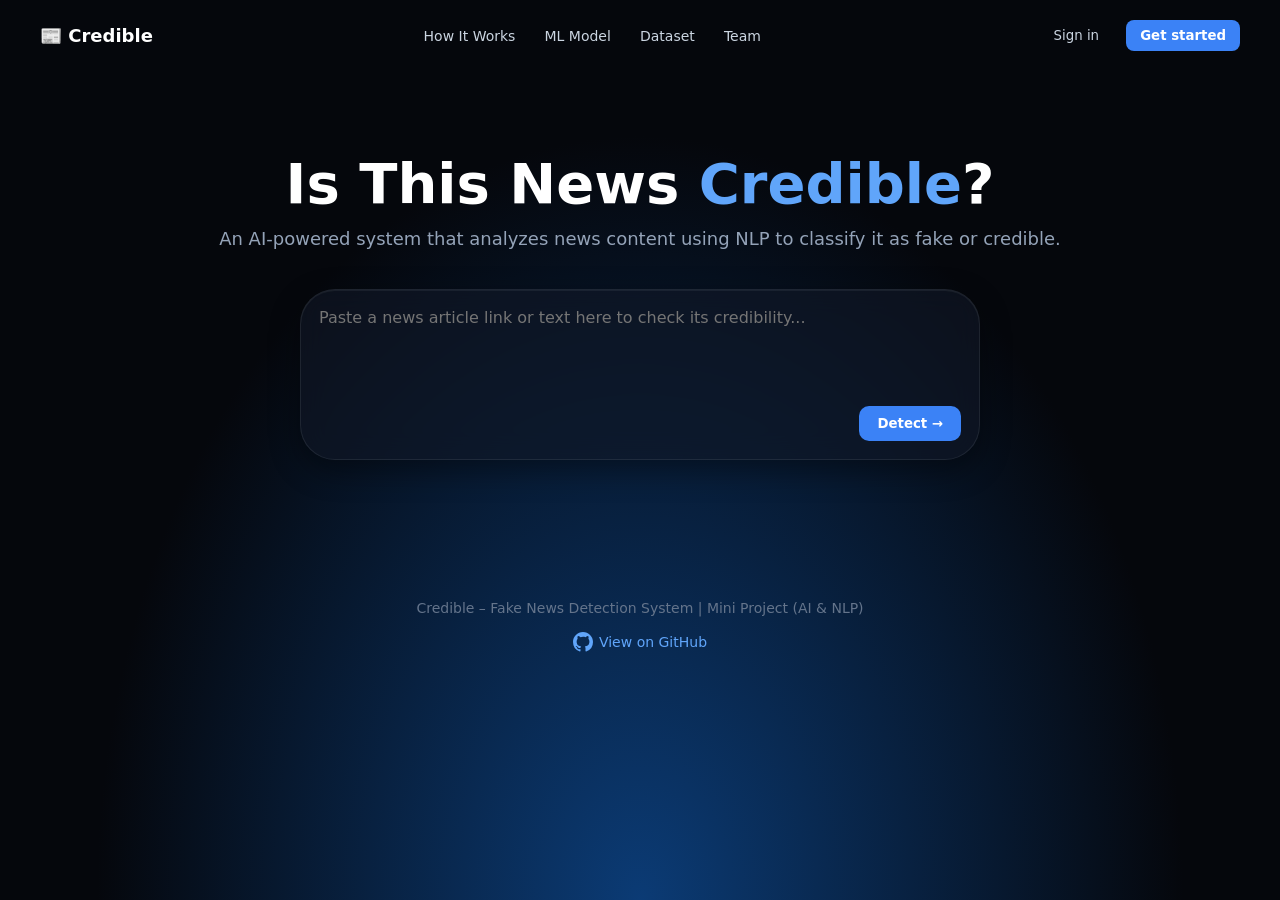
==== Frontend/index.html @ 96f2263c "Initial commit: frontend UI and backend model" ====
<!DOCTYPE html>
<html lang="en">

<head>
  <meta charset="UTF-8" />
  <title>Credible</title>
  <meta name="viewport" content="width=device-width, initial-scale=1.0" />
  <link rel="stylesheet" href="css/style.css">
  <style>
    /* RESET */
    * {
      margin: 0;
      padding: 0;
      box-sizing: border-box;
      font-family: system-ui, -apple-system, BlinkMacSystemFont;
    }

    /* BODY */
    body {
      min-height: 100vh;
      background: radial-gradient(ellipse at bottom,
          #0b3b75 0%,
          #05070c 60%);
      color: white;
    }

    /* NAVBAR */
    .navbar {
      display: flex;
      justify-content: space-between;
      align-items: center;
      padding: 20px 40px;
    }

    .logo {
      font-weight: 700;
      font-size: 18px;
    }

    /* NAV LINKS */
    .navbar nav a {
      margin: 0 12px;
      color: #cbd5e1;
      text-decoration: none;
      font-size: 14px;
    }

    .navbar nav a:hover {
      color: #ffffff;
    }

    /* AUTH BUTTONS */
    .auth button {
      margin-left: 10px;
      border-radius: 8px;
      cursor: pointer;
      border: none;
    }

    .ghost {
      background: transparent;
      color: #cbd5e1;
      padding: 8px 12px;
    }

    .primary {
      background: #3b82f6;
      color: white;
      padding: 8px 14px;
      font-weight: 600;
    }

    /* HERO SECTION */
    .hero {
      text-align: center;
      padding: 80px 20px;
    }

    .hero h1 {
      font-size: 56px;
      font-weight: 800;
    }

    .hero h1 span {
      color: #60a5fa;
    }

    .hero p {
      margin-top: 12px;
      color: #94a3b8;
      font-size: 18px;
    }

    /* PROMPT BOX */
    .prompt-box {

      margin: 40px auto;
      max-width: 680px;
      padding: 18px;

      background: rgba(17, 24, 39, 0.6);
      backdrop-filter: blur(14px);
      -webkit-backdrop-filter: blur(14px);

      border-radius: 35px;
      border: 1px solid rgba(255, 255, 255, 0.08);

      box-shadow:
        0 10px 30px rgba(0, 0, 0, 0.4),
        inset 0 1px 0 rgba(255, 255, 255, 0.06);

      transition: transform 0.25s ease, box-shadow 0.25s ease;
    }

    /* PROMPT FOCUS EFFECT */
    .prompt-box:focus-within {
      border-color: rgba(96, 165, 250, 0.4);
      box-shadow:
        0 18px 45px rgba(0, 0, 0, 0.6),
        0 0 0 1px rgba(96, 165, 250, 0.15);
    }

    /* TEXTAREA */
    .prompt-box textarea {
      width: 100%;
      height: 80px;
      background: transparent;
      border: none;
      color: white;
      font-size: 16px;
      resize: none;
      outline: none;
    }

    /* ACTIONS */
    .prompt-actions {
      display: flex;
      justify-content: flex-end;
      align-items: center;
      margin-top: 14px;
    }

    /* DETECT BUTTON */
    .build {
      background: #3b82f6;
      color: white;
      padding: 10px 18px;
      border-radius: 10px;
      font-weight: 600;
      cursor: pointer;
      border: none;
    }

    /* BUTTON HOVER */
    .build:hover {
      background: #2563eb;
    }

    /* FOOTER */
    footer {
      text-align: center;
      padding: 20px;
      color: #64748b;
      font-size: 14px;
    }

    /* RESPONSIVE */
    @media (max-width: 768px) {

      .hero h1 {
        font-size: 40px;
      }

      .navbar nav {
        display: none;
      }

    }
  </style>

</head>

<body>

  <!-- Navbar -->
  <header class="navbar">
    <div class="logo">📰 Credible</div>

    <nav>
      <a href="how_it_works.html">How It Works</a>
      <a href="model.html">ML Model</a>
      <a href="dataset.html">Dataset</a>
      <a href="team.html">Team</a>
    </nav>

    <div class="auth">
      <button class="ghost">Sign in</button>
      <button class="primary">Get started</button>
    </div>
  </header>

  <!-- Hero -->
  <main class="hero">


    <h1>
      Is This News <span>Credible</span>?
    </h1>

    <p>An AI-powered system that analyzes news content using NLP to classify it as fake or credible.</p>

    <div class="prompt-box">
      <textarea placeholder="Paste a news article link or text here to check its credibility..."></textarea>








      <div class="prompt-actions">

        <button class="build">Detect →</button>

      </div>
    </div>


  </main>

  <script>
    const textarea = document.querySelector("textarea");
    const buildBtn = document.querySelector(".build");

    buildBtn.addEventListener("click", () => {
      if (!textarea.value.trim()) {

        alert("Please enter a news article or link.");
        return;
      }
      alert("Analyzing news credibility...");
    });


  </script>

</body>
<footer style="text-align:center; padding:20px; color:#64748b; font-size:14px;">
  Credible – Fake News Detection System | Mini Project (AI & NLP)
  <br /><br />
  <a href="https://github.com/BhaviK1247/Credible.git" target="_blank"
    style="color:#60a5fa; text-decoration:none; display:inline-flex; align-items:center; gap:6px;">

    <svg height="20" width="20" viewBox="0 0 16 16" fill="#60a5fa" aria-hidden="true">
      <path d="M8 0C3.58 0 0 3.58 0 8a8 8 0 005.47 7.59c.4.07.55-.17.55-.38
      0-.19-.01-.82-.01-1.49-2.01.37-2.53-.49-2.69-.94-.09-.23-.48-.94-.82-1.13
      -.28-.15-.68-.52-.01-.53.63-.01 1.08.58 1.23.82.72 1.21 1.87.87
      2.33.66.07-.52.28-.87.51-1.07-1.78-.2-3.64-.89-3.64-3.95
      0-.87.31-1.59.82-2.15-.08-.2-.36-1.02.08-2.12 0 0 .67-.21
      2.2.82a7.7 7.7 0 012-.27c.68 0 1.36.09 2 .27
      1.53-1.04 2.2-.82 2.2-.82.44 1.1.16 1.92.08 2.12
      .51.56.82 1.27.82 2.15 0 3.07-1.87 3.75-3.65 3.95
      .29.25.54.73.54 1.48 0 1.07-.01 1.93-.01 2.2
      0 .21.15.46.55.38A8.01 8.01 0 0016 8c0-4.42-3.58-8-8-8z" />
    </svg>

    View on GitHub
  </a>
</footer>


</html>
---- Frontend/css/style.css ----
/* GLOBAL RESET */
*{
margin:0;
padding:0;
box-sizing:border-box;
font-family:system-ui, -apple-system, BlinkMacSystemFont;
}

/* BACKGROUND FOR ALL PAGES */
body{
min-height:100vh;
background: radial-gradient(
ellipse at bottom,
#0b3b75 0%,
#05070c 60%
);
color:white;
}
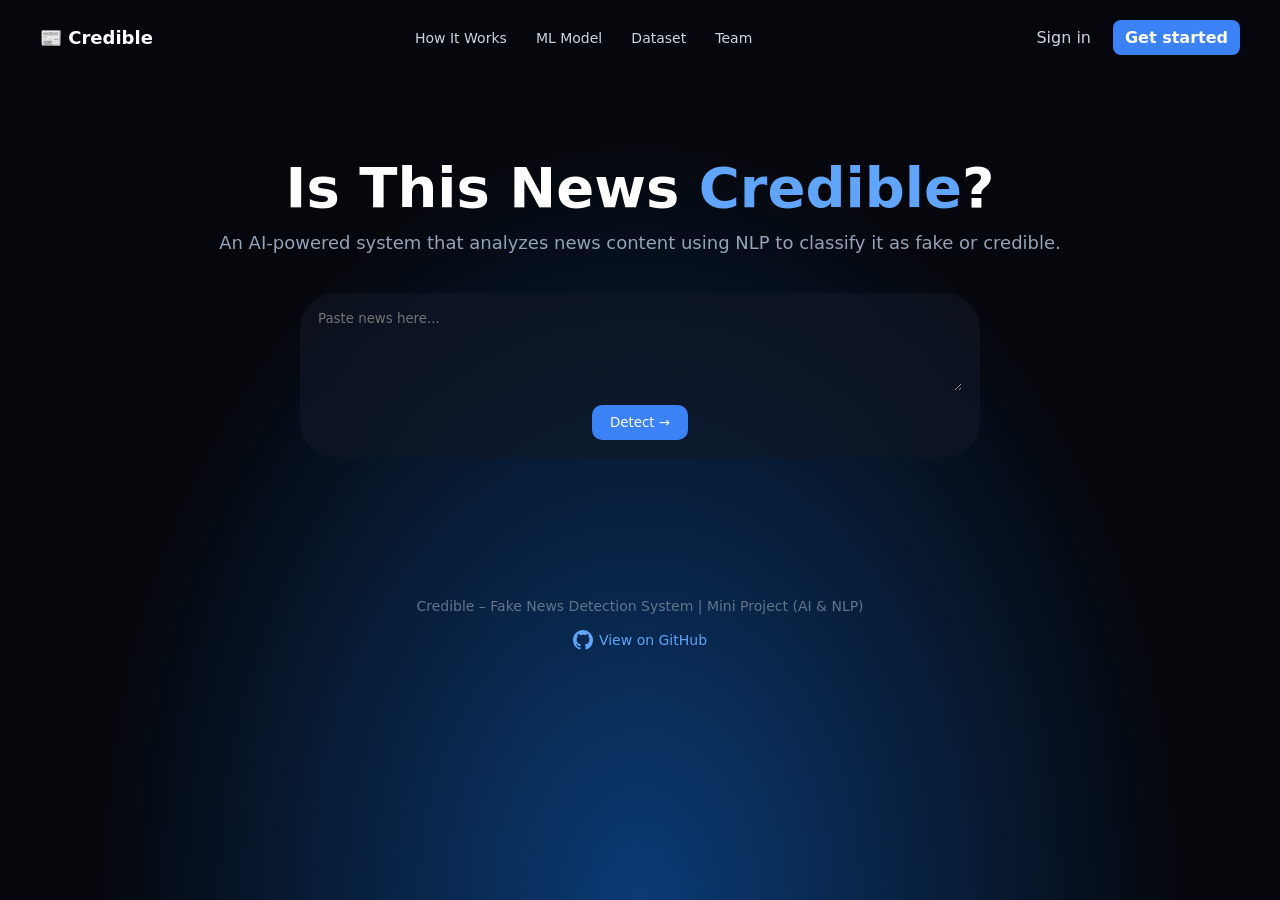
==== commit 0f6278fa: "Final project update" ====
--- a/Frontend/index.html
+++ b/Frontend/index.html
@@ -6,25 +6,16 @@
   <title>Credible</title>
   <meta name="viewport" content="width=device-width, initial-scale=1.0" />
   <link rel="stylesheet" href="css/style.css">
+
   <style>
-    /* RESET */
-    * {
-      margin: 0;
-      padding: 0;
-      box-sizing: border-box;
-      font-family: system-ui, -apple-system, BlinkMacSystemFont;
-    }
-
-    /* BODY */
+    * { margin: 0; padding: 0; box-sizing: border-box; font-family: system-ui; }
+
     body {
       min-height: 100vh;
-      background: radial-gradient(ellipse at bottom,
-          #0b3b75 0%,
-          #05070c 60%);
-      color: white;
-    }
-
-    /* NAVBAR */
+      background: radial-gradient(ellipse at bottom,#0b3b75 0%,#05070c 60%);
+      color: white;
+    }
+
     .navbar {
       display: flex;
       justify-content: space-between;
@@ -32,12 +23,8 @@
       padding: 20px 40px;
     }
 
-    .logo {
-      font-weight: 700;
-      font-size: 18px;
-    }
-
-    /* NAV LINKS */
+    .logo { font-weight: 700; font-size: 18px; }
+
     .navbar nav a {
       margin: 0 12px;
       color: #cbd5e1;
@@ -45,45 +32,34 @@
       font-size: 14px;
     }
 
-    .navbar nav a:hover {
-      color: #ffffff;
-    }
-
-    /* AUTH BUTTONS */
-    .auth button {
+    .navbar nav a:hover { color: #fff; }
+
+    .auth { display: flex; align-items: center; }
+
+    .ghost, .primary {
+      display: inline-block;
+      text-decoration: none;
       margin-left: 10px;
       border-radius: 8px;
-      cursor: pointer;
-      border: none;
-    }
-
-    .ghost {
-      background: transparent;
-      color: #cbd5e1;
       padding: 8px 12px;
     }
+
+    .ghost { color: #cbd5e1; }
 
     .primary {
       background: #3b82f6;
       color: white;
-      padding: 8px 14px;
       font-weight: 600;
     }
 
-    /* HERO SECTION */
     .hero {
       text-align: center;
       padding: 80px 20px;
     }
 
-    .hero h1 {
-      font-size: 56px;
-      font-weight: 800;
-    }
-
-    .hero h1 span {
-      color: #60a5fa;
-    }
+    .hero h1 { font-size: 56px; font-weight: 800; }
+
+    .hero h1 span { color: #60a5fa; }
 
     .hero p {
       margin-top: 12px;
@@ -91,159 +67,134 @@
       font-size: 18px;
     }
 
-    /* PROMPT BOX */
     .prompt-box {
-
       margin: 40px auto;
       max-width: 680px;
       padding: 18px;
-
-      background: rgba(17, 24, 39, 0.6);
+      background: rgba(17,24,39,0.6);
       backdrop-filter: blur(14px);
-      -webkit-backdrop-filter: blur(14px);
-
       border-radius: 35px;
-      border: 1px solid rgba(255, 255, 255, 0.08);
-
-      box-shadow:
-        0 10px 30px rgba(0, 0, 0, 0.4),
-        inset 0 1px 0 rgba(255, 255, 255, 0.06);
-
-      transition: transform 0.25s ease, box-shadow 0.25s ease;
-    }
-
-    /* PROMPT FOCUS EFFECT */
-    .prompt-box:focus-within {
-      border-color: rgba(96, 165, 250, 0.4);
-      box-shadow:
-        0 18px 45px rgba(0, 0, 0, 0.6),
-        0 0 0 1px rgba(96, 165, 250, 0.15);
-    }
-
-    /* TEXTAREA */
-    .prompt-box textarea {
+    }
+
+    textarea {
       width: 100%;
       height: 80px;
       background: transparent;
       border: none;
       color: white;
-      font-size: 16px;
-      resize: none;
       outline: none;
     }
 
-    /* ACTIONS */
-    .prompt-actions {
-      display: flex;
-      justify-content: flex-end;
-      align-items: center;
-      margin-top: 14px;
-    }
-
-    /* DETECT BUTTON */
     .build {
       background: #3b82f6;
       color: white;
       padding: 10px 18px;
       border-radius: 10px;
-      font-weight: 600;
+      border: none;
       cursor: pointer;
-      border: none;
-    }
-
-    /* BUTTON HOVER */
-    .build:hover {
-      background: #2563eb;
-    }
-
-    /* FOOTER */
-    footer {
-      text-align: center;
-      padding: 20px;
-      color: #64748b;
-      font-size: 14px;
-    }
-
-    /* RESPONSIVE */
-    @media (max-width: 768px) {
-
-      .hero h1 {
-        font-size: 40px;
-      }
-
-      .navbar nav {
-        display: none;
-      }
-
     }
   </style>
-
 </head>
 
 <body>
 
-  <!-- Navbar -->
-  <header class="navbar">
-    <div class="logo">📰 Credible</div>
-
-    <nav>
-      <a href="how_it_works.html">How It Works</a>
-      <a href="model.html">ML Model</a>
-      <a href="dataset.html">Dataset</a>
-      <a href="team.html">Team</a>
-    </nav>
-
-    <div class="auth">
-      <button class="ghost">Sign in</button>
-      <button class="primary">Get started</button>
+<header class="navbar">
+  <div class="logo">📰 Credible</div>
+
+  <nav>
+    <a href="how_it_works.html">How It Works</a>
+    <a href="model.html">ML Model</a>
+    <a href="dataset.html">Dataset</a>
+    <a href="team.html">Team</a>
+  </nav>
+
+  <!-- ✅ Dynamic Auth Section -->
+  <div class="auth" id="authSection"></div>
+</header>
+
+<main class="hero">
+  <h1>Is This News <span>Credible</span>?</h1>
+
+  <p>An AI-powered system that analyzes news content using NLP to classify it as fake or credible.</p>
+
+  <div class="prompt-box">
+    <textarea id="newsInput" placeholder="Paste news here..."></textarea>
+
+    <div style="margin-top:10px;">
+      <button class="build">Detect →</button>
     </div>
-  </header>
-
-  <!-- Hero -->
-  <main class="hero">
-
-
-    <h1>
-      Is This News <span>Credible</span>?
-    </h1>
-
-    <p>An AI-powered system that analyzes news content using NLP to classify it as fake or credible.</p>
-
-    <div class="prompt-box">
-      <textarea placeholder="Paste a news article link or text here to check its credibility..."></textarea>
-
-
-
-
-
-
-
-
-      <div class="prompt-actions">
-
-        <button class="build">Detect →</button>
-
-      </div>
-    </div>
-
-
-  </main>
-
-  <script>
-    const textarea = document.querySelector("textarea");
-    const buildBtn = document.querySelector(".build");
-
-    buildBtn.addEventListener("click", () => {
-      if (!textarea.value.trim()) {
-
-        alert("Please enter a news article or link.");
-        return;
-      }
-      alert("Analyzing news credibility...");
+
+    <div id="result"></div>
+  </div>
+</main>
+
+<script>
+// ================= NAVBAR =================
+function loadNavbar() {
+  const auth = document.getElementById("authSection");
+
+  const isLoggedIn = localStorage.getItem("loggedIn");
+  const user = localStorage.getItem("currentUser");
+
+  if (isLoggedIn === "true" && user) {
+    auth.innerHTML = `
+      <span>👤 ${user}</span>
+      <button onclick="logout()">Logout</button>
+    `;
+  } else {
+    auth.innerHTML = `
+      <a href="login.html" class="ghost">Sign in</a>
+      <a href="signup.html" class="primary">Get started</a>
+    `;
+  }
+}
+
+function logout() {
+  localStorage.removeItem("loggedIn");
+  localStorage.removeItem("currentUser");
+  location.reload();
+}
+
+// ================= DETECT =================
+const textarea = document.getElementById("newsInput");
+const buildBtn = document.querySelector(".build");
+
+buildBtn.addEventListener("click", async () => {
+  const newsText = textarea.value.trim();
+
+  if (!newsText) {
+    alert("Enter news");
+    return;
+  }
+
+  buildBtn.innerText = "Analyzing...";
+  buildBtn.disabled = true;
+
+  try {
+    const res = await fetch("http://127.0.0.1:5000/predict", {
+      method: "POST",
+      headers: {"Content-Type": "application/json"},
+      body: JSON.stringify({ news: newsText })
     });
 
-
-  </script>
+    const data = await res.json();
+
+    document.getElementById("result").innerHTML = `
+      <h3>${data.verdict}</h3>
+      <p>${data.confidence}%</p>
+      <p>${data.explanation}</p>
+    `;
+  } catch {
+    alert("Error");
+  }
+
+  buildBtn.innerText = "Detect →";
+  buildBtn.disabled = false;
+});
+
+// INIT
+loadNavbar();
+</script>
 
 </body>
 <footer style="text-align:center; padding:20px; color:#64748b; font-size:14px;">
@@ -269,5 +220,4 @@
   </a>
 </footer>
 
-
 </html>
